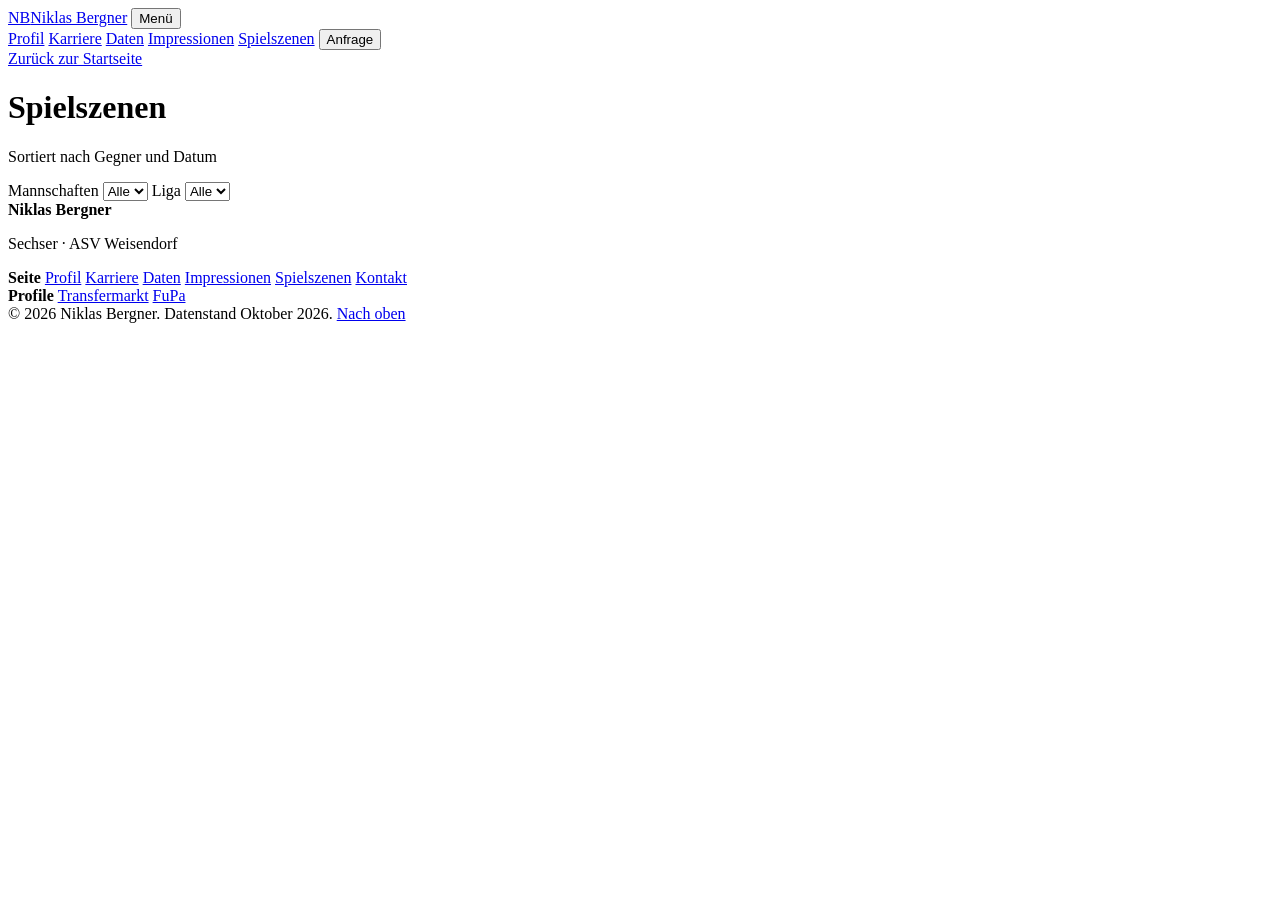
==== spielszenen.html @ 5bb8a9f8 "Add files via upload" ====
<!DOCTYPE html>
<html lang="de">
<head>
  <meta charset="UTF-8">
  <meta name="viewport" content="width=device-width, initial-scale=1">
  <title>Spielszenen | Niklas Bergner</title>
  <meta name="description" content="Videoszenen von Niklas Bergner – sortiert nach Spiel, Gegner und Datum.">
  <link rel="preconnect" href="https://fonts.googleapis.com">
  <link rel="preconnect" href="https://fonts.gstatic.com" crossorigin>
  <link href="https://fonts.googleapis.com/css2?family=Barlow+Condensed:wght@500;700;800&family=Source+Sans+3:wght@400;600&display=swap" rel="stylesheet">
  <link rel="stylesheet" href="css/style.css">
</head>
<body id="top" class="page-inner">

<header class="site-header">
  <a class="brand" href="index.html#top"><span class="brand-mark">NB</span>Niklas Bergner</a>
  <button class="nav-toggle" aria-label="Menü öffnen" aria-expanded="false" aria-controls="nav">Menü</button>
  <nav id="nav" class="nav">
    <a href="index.html#profil">Profil</a>
    <a href="index.html#karriere">Karriere</a>
    <a href="index.html#daten">Daten</a>
    <a href="index.html#galerie">Impressionen</a>
    <a href="spielszenen.html" aria-current="page">Spielszenen</a>
    <button type="button" class="btn btn-small" data-open-contact>Anfrage</button>
  </nav>
</header>

<main class="section">
  <div class="wrap">
    <a class="back" href="index.html#galerie">Zurück zur Startseite</a>
    <h1 class="page-title">Spielszenen</h1>
    <p class="lead" id="summary"></p>
    <p class="note">Sortiert nach Gegner und Datum</p>

    <div class="filters" aria-label="Filtern">
      <label>Mannschaften
        <select id="filter-team"><option value="">Alle</option></select>
      </label>
      <label>Liga
        <select id="filter-league"><option value="">Alle</option></select>
      </label>
    </div>

    <div id="matches" class="matches"></div>
    <p id="empty" class="note" hidden>Keine Spiele für diese Auswahl.</p>
  </div>
</main>

<footer class="site-footer">
  <div class="wrap footer-grid">
    <div>
      <strong>Niklas Bergner</strong>
      <p>Sechser · ASV Weisendorf</p>
    </div>
    <div>
      <strong>Seite</strong>
      <a href="index.html#profil">Profil</a>
      <a href="index.html#karriere">Karriere</a>
      <a href="index.html#daten">Daten</a>
      <a href="index.html#galerie">Impressionen</a>
      <a href="spielszenen.html">Spielszenen</a>
      <a href="#" data-open-contact>Kontakt</a>
    </div>
    <div>
      <strong>Profile</strong>
      <a href="https://www.transfermarkt.de/niklas-bergner/profil/spieler/958834" target="_blank" rel="noopener">Transfermarkt</a>
      <a href="https://www.fupa.net/player/niklas-bergner-1920566" target="_blank" rel="noopener">FuPa</a>
    </div>
  </div>
  <div class="wrap footer-bottom">
    <span>© 2026 Niklas Bergner. Datenstand Oktober 2026.</span>
    <a href="#top">Nach oben</a>
  </div>
</footer>

<script src="js/main.js"></script>
<script src="js/spielszenen.js"></script>
</body>
</html>
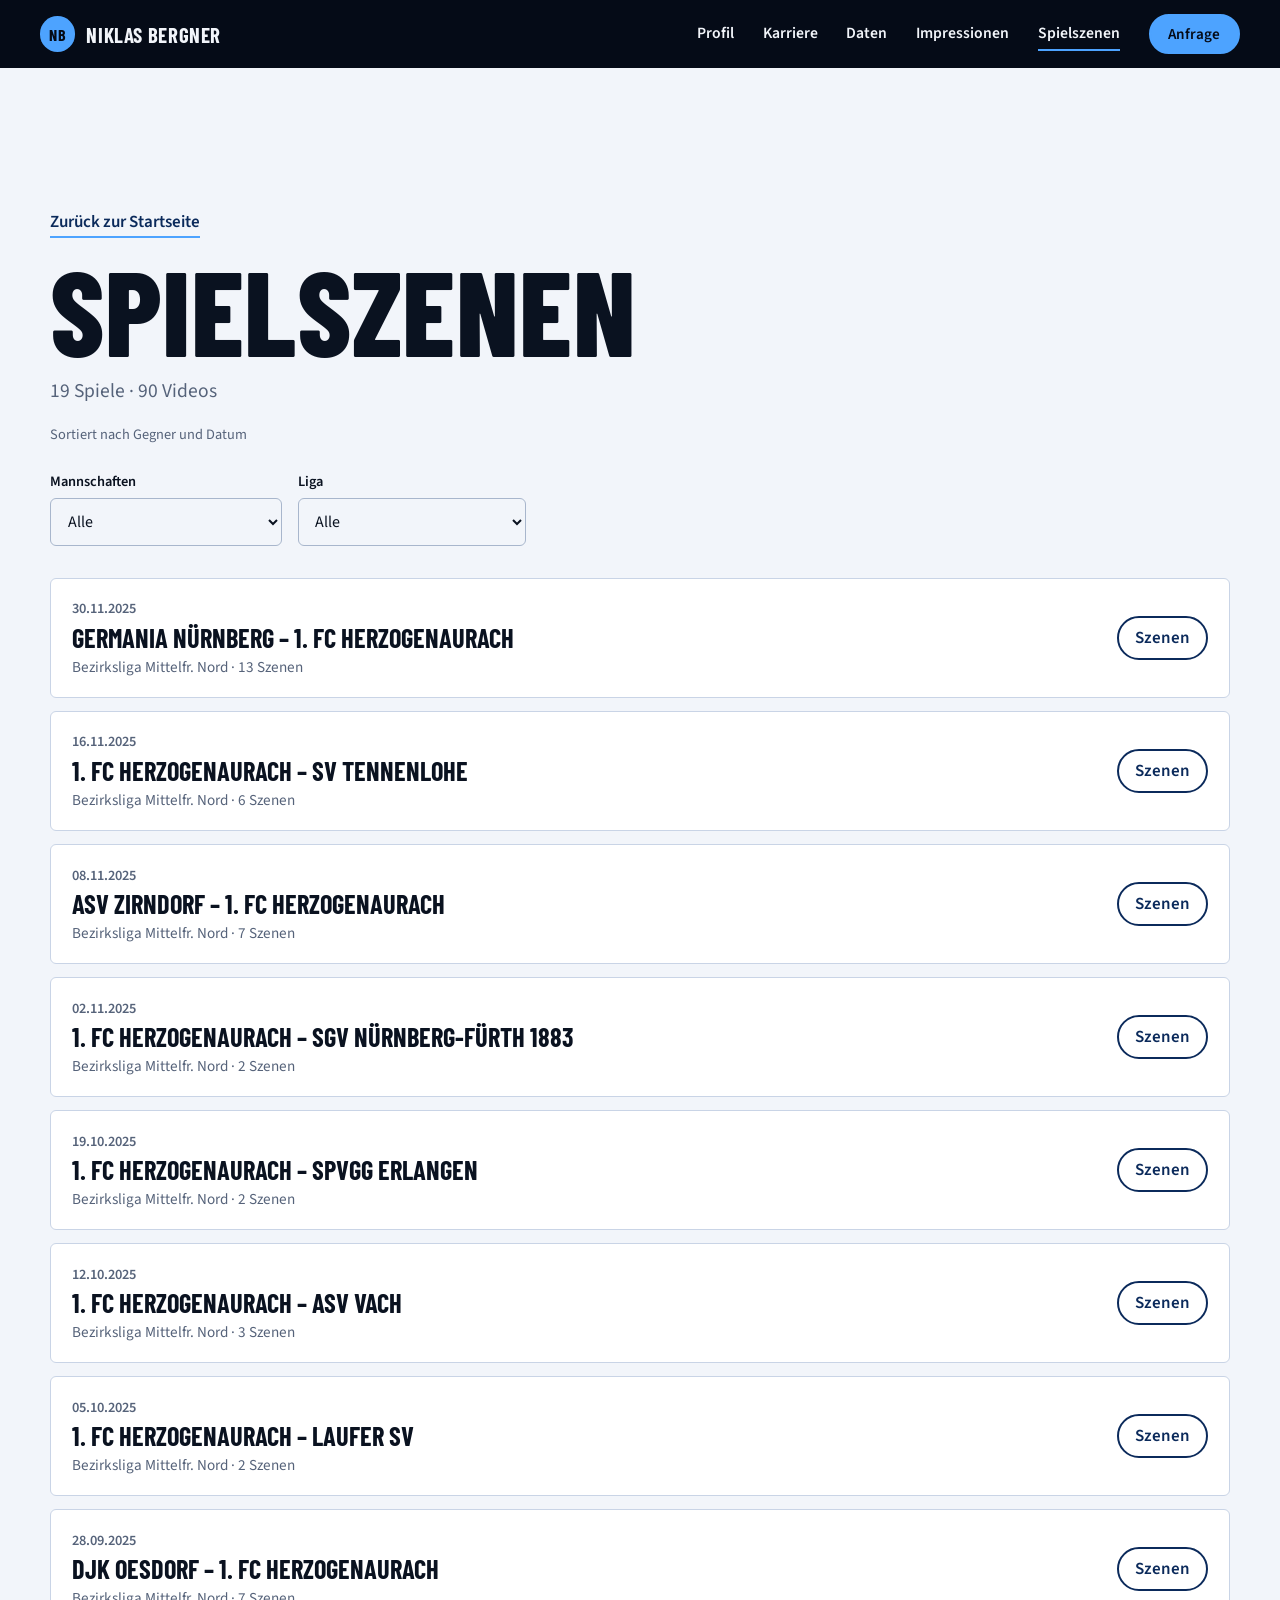
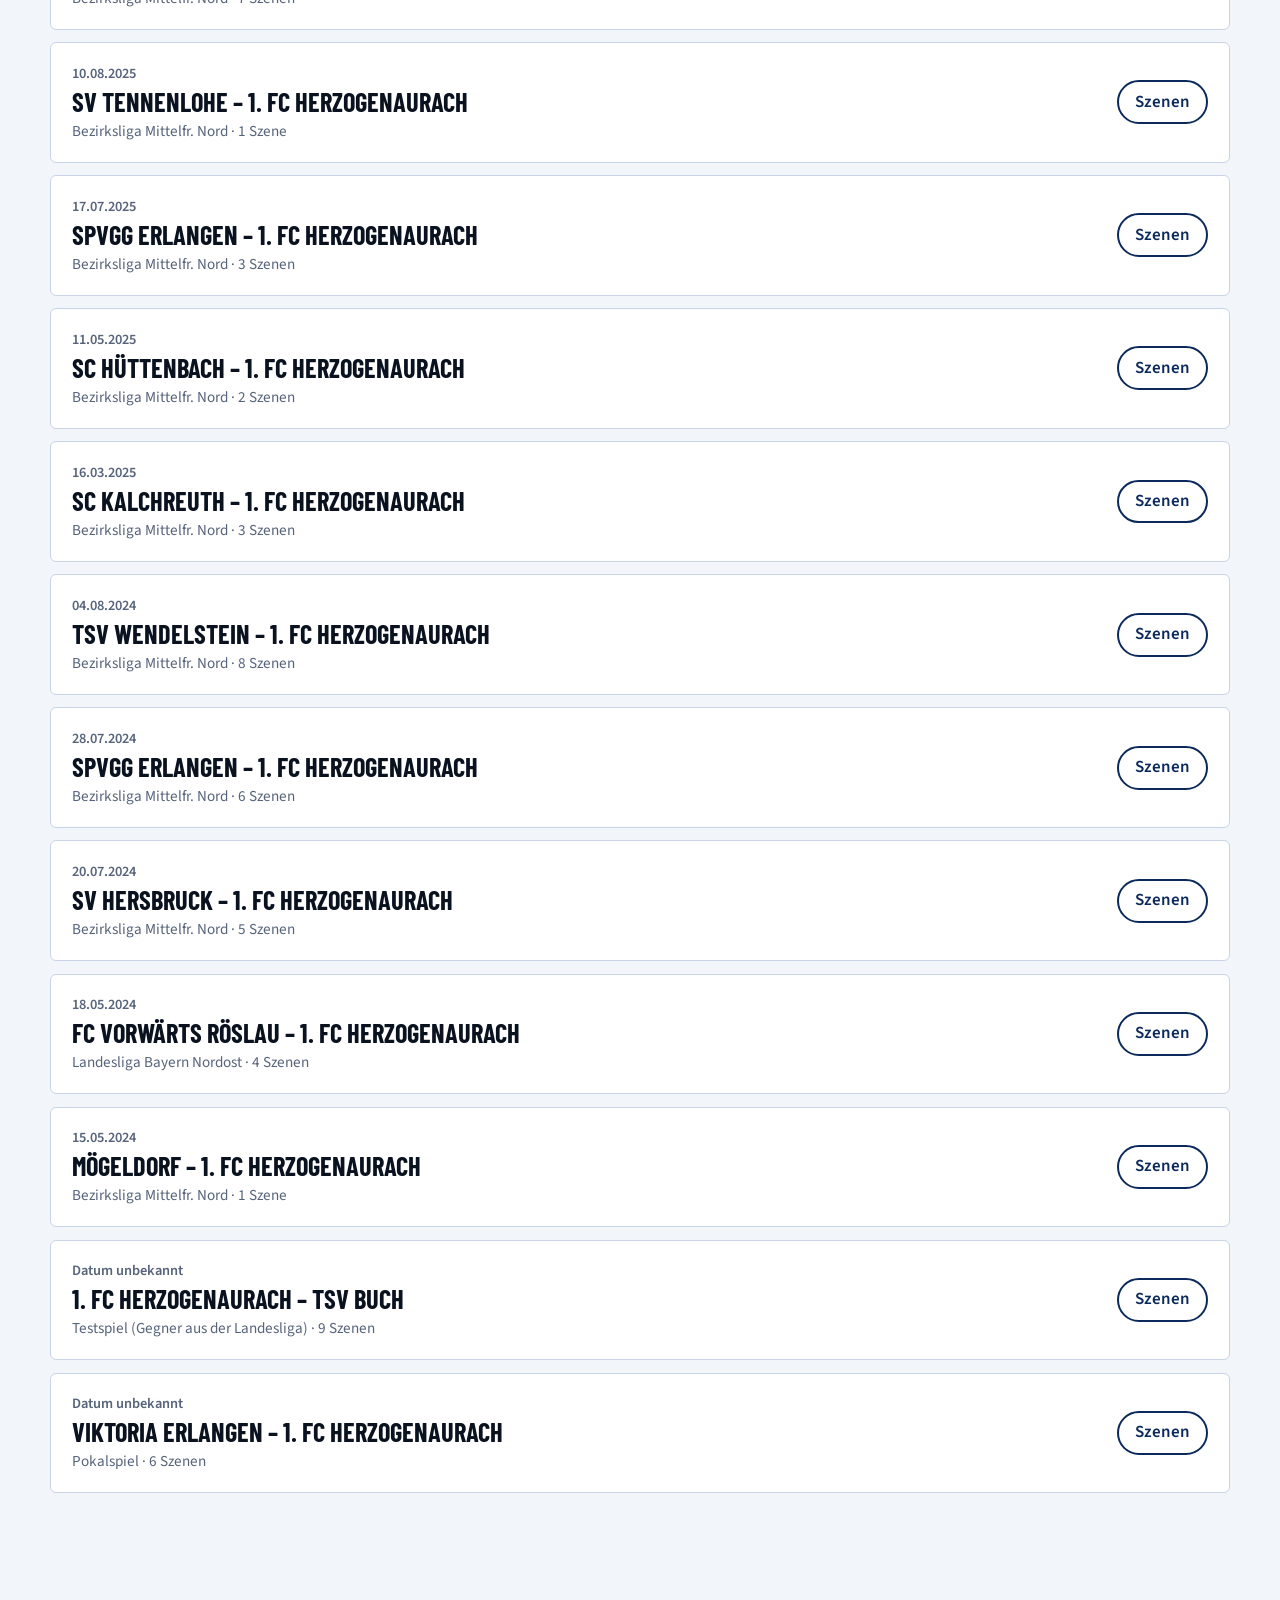
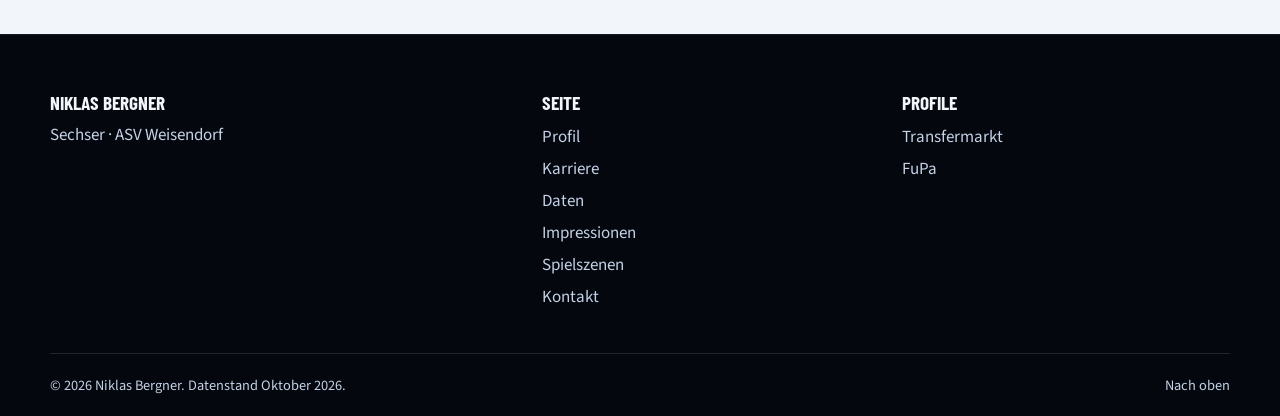
==== commit 3d356335: "Neues Design mit Lenis Smooth Scroll und GSAP-Animationen - Hero mit animiertem Namen und Taktiktafe" ====
--- a/spielszenen.html
+++ b/spielszenen.html
@@ -7,7 +7,15 @@
   <meta name="description" content="Videoszenen von Niklas Bergner – sortiert nach Spiel, Gegner und Datum.">
   <link rel="preconnect" href="https://fonts.googleapis.com">
   <link rel="preconnect" href="https://fonts.gstatic.com" crossorigin>
-  <link href="https://fonts.googleapis.com/css2?family=Barlow+Condensed:wght@500;700;800&family=Source+Sans+3:wght@400;600&display=swap" rel="stylesheet">
+  <link href="https://fonts.googleapis.com/css2?family=Barlow+Condensed:wght@500;600;700;800&family=Source+Sans+3:wght@400;600&display=swap" rel="stylesheet">
+  <meta name="theme-color" content="#050b17">
+  <script>
+    document.documentElement.classList.add('js');
+    if (!matchMedia('(prefers-reduced-motion: reduce)').matches) {
+      document.documentElement.classList.add('motion');
+      setTimeout(function () { if (!window.__motionReady) document.documentElement.classList.remove('motion'); }, 3000);
+    }
+  </script>
   <link rel="stylesheet" href="css/style.css">
 </head>
 <body id="top" class="page-inner">
@@ -73,7 +81,12 @@
   </div>
 </footer>
 
+<script src="js/vendor/gsap.min.js"></script>
+<script src="js/vendor/ScrollTrigger.min.js"></script>
+<script src="js/vendor/SplitText.min.js"></script>
+<script src="js/vendor/lenis.min.js"></script>
 <script src="js/main.js"></script>
 <script src="js/spielszenen.js"></script>
+<script src="js/motion.js"></script>
 </body>
 </html>
--- a/css/style.css
+++ b/css/style.css
@@ -0,0 +1,357 @@
+:root {
+  --night: #050b17;
+  --pitch-deep: #04070d;
+  --pitch: #0b2a5b;
+  --royal: #1d4fa8;
+  --flood: #4da3ff;
+  --flood-soft: #8cc2ff;
+  --chalk: #f2f5fa;
+  --turf: #e3eaf5;
+  --ink: #0a1220;
+  --muted: #56637a;
+  --line: #c9d4e6;
+  --radius: 6px;
+  --ease: cubic-bezier(.2,.7,.2,1);
+  --head: "Barlow Condensed", "Roboto Condensed", "Arial Narrow", "DejaVu Sans Condensed", sans-serif;
+  --body: "Source Sans 3", system-ui, -apple-system, "Segoe UI", sans-serif;
+  --header-h: 68px;
+}
+
+*, *::before, *::after { box-sizing: border-box; }
+html { scroll-behavior: smooth; scroll-padding-top: var(--header-h); }
+/* Lenis übernimmt das weiche Scrollen selbst */
+html.lenis, html.lenis body { height: auto; scroll-behavior: auto; }
+.lenis.lenis-stopped { overflow: clip; }
+.lenis [data-lenis-prevent] { overscroll-behavior: contain; }
+.lenis.lenis-smooth iframe { pointer-events: none; }
+
+body {
+  margin: 0;
+  font-family: var(--body);
+  font-size: 1.0625rem;
+  line-height: 1.6;
+  color: var(--ink);
+  background: var(--chalk);
+  -webkit-font-smoothing: antialiased;
+}
+img { max-width: 100%; display: block; }
+a { color: inherit; }
+:focus-visible { outline: 3px solid var(--flood); outline-offset: 3px; }
+::selection { background: var(--flood); color: var(--night); }
+
+h1, h2, h3 { font-family: var(--head); line-height: .95; margin: 0; text-transform: uppercase; letter-spacing: .005em; }
+h2 { font-size: clamp(2.1rem, 9.5vw, 5.2rem); font-weight: 800; margin-bottom: 1.2rem; }
+h3 { font-size: 1.6rem; font-weight: 700; }
+p { margin: 0 0 1rem; max-width: 65ch; }
+.lead { font-size: 1.22rem; color: var(--muted); }
+.note { font-size: .9rem; color: var(--muted); margin-top: 1rem; }
+.eyebrow { display: flex; align-items: center; gap: .7rem; font-weight: 600; color: var(--muted); margin-bottom: .8rem; font-size: .95rem; }
+.eyebrow::before { content: ""; width: 2.2rem; height: 2px; background: var(--flood); }
+
+.wrap { width: min(1180px, 100% - 2.5rem); margin-inline: auto; }
+.section { padding: clamp(4.5rem, 11vw, 9rem) 0; position: relative; }
+.section-tint { background: var(--turf); }
+.section-dark { background: var(--night); color: var(--chalk); }
+.section-dark .eyebrow { color: #9db4d6; }
+.two-col { display: grid; gap: clamp(2.5rem, 6vw, 5rem); grid-template-columns: 1.1fr .9fr; align-items: start; }
+.section-head { display: flex; justify-content: space-between; align-items: end; gap: 1.5rem; flex-wrap: wrap; margin-bottom: 2.5rem; }
+.section-head h2 { margin-bottom: .5rem; }
+
+/* Buttons */
+.btn {
+  display: inline-flex; align-items: center; justify-content: center; cursor: pointer; position: relative; overflow: hidden; isolation: isolate;
+  border: 2px solid var(--flood); background: var(--flood); color: var(--night); font: 600 1rem var(--body);
+  padding: .82rem 1.5rem; border-radius: 999px; text-decoration: none;
+  transition: color .3s var(--ease), border-color .3s var(--ease), background .3s var(--ease);
+}
+.btn::before { /* Füllung, die beim Hover von unten aufsteigt */
+  content: ""; position: absolute; inset: 0; z-index: -1; background: var(--chalk);
+  transform: translateY(101%); transition: transform .45s var(--ease); border-radius: inherit;
+}
+.btn:hover::before { transform: none; }
+.btn:hover { border-color: var(--chalk); color: var(--night); }
+.btn-small { padding: .45rem 1.1rem; font-size: .95rem; }
+.btn-large { padding: 1.05rem 2.1rem; font-size: 1.1rem; }
+.btn-ghost { background: transparent; color: var(--chalk); border-color: rgba(242,245,250,.4); }
+.btn-ghost::before { background: var(--chalk); }
+.btn-ghost:hover { color: var(--night); border-color: var(--chalk); }
+.btn-ghost-dark { background: transparent; color: var(--pitch); border-color: var(--pitch); }
+.btn-ghost-dark::before { background: var(--pitch); }
+.btn-ghost-dark:hover { color: var(--chalk); border-color: var(--pitch); }
+.link-row { display: flex; gap: .8rem; flex-wrap: wrap; margin-top: 2rem; max-width: none; }
+
+/* Header */
+.site-header {
+  position: sticky; top: 0; z-index: 50; height: var(--header-h);
+  display: flex; align-items: center; justify-content: space-between;
+  padding: 0 clamp(1rem, 4vw, 2.5rem); background: var(--night); color: var(--chalk);
+  transition: background .4s var(--ease), transform .45s var(--ease), box-shadow .4s;
+}
+/* Startseite: Header liegt transparent über dem Hero */
+.page-home .site-header { position: fixed; inset: 0 0 auto 0; background: transparent; }
+.page-home .site-header.is-solid {
+  background: rgba(5,11,23,.82); -webkit-backdrop-filter: blur(14px); backdrop-filter: blur(14px);
+  box-shadow: 0 1px 0 rgba(255,255,255,.08);
+}
+.site-header.is-hidden { transform: translateY(-100%); }
+.brand { display: flex; align-items: center; gap: .7rem; text-decoration: none; font: 700 1.3rem var(--head); text-transform: uppercase; letter-spacing: .03em; }
+.brand-mark { display: grid; place-items: center; width: 2.2rem; height: 2.2rem; background: var(--flood); color: var(--night); border-radius: 50%; font-size: 1rem; }
+.nav { display: flex; align-items: center; gap: 1.8rem; }
+.nav a { text-decoration: none; font-weight: 600; font-size: .98rem; position: relative; }
+.nav a:not(.btn)::after {
+  content: ""; position: absolute; left: 0; right: 0; bottom: -4px; height: 2px; background: var(--flood);
+  transform: scaleX(0); transform-origin: right; transition: transform .4s var(--ease);
+}
+.nav a:not(.btn):hover::after, .nav a[aria-current="page"]::after { transform: scaleX(1); transform-origin: left; }
+.nav-toggle { display: none; background: none; border: 1px solid rgba(255,255,255,.4); color: inherit; padding: .4rem .9rem; border-radius: 999px; font: 600 .95rem var(--body); cursor: pointer; }
+
+/* Hero */
+.hero {
+  position: relative; overflow: hidden; min-height: 100svh;
+  background: var(--night); color: var(--chalk);
+  display: grid; grid-template-columns: 1.35fr .65fr; gap: clamp(2rem, 5vw, 4rem); align-items: center;
+  padding: calc(var(--header-h) + 3rem) clamp(1.25rem, 6vw, 5.5rem) 5.5rem;
+}
+.hero-glow { /* Flutlicht von oben rechts */
+  position: absolute; inset: -20% -10% auto auto; width: 90vw; height: 120%; pointer-events: none;
+  background:
+    radial-gradient(45% 40% at 70% 20%, rgba(77,163,255,.32), transparent 70%),
+    radial-gradient(60% 60% at 80% 10%, rgba(29,79,168,.55), transparent 75%);
+}
+.hero-inner { position: relative; z-index: 1; }
+.hero-kicker { color: var(--flood); font-weight: 600; margin-bottom: 1.4rem; }
+.hero-name { font-size: clamp(3.4rem, 15.5vw, 13.5rem); font-weight: 800; line-height: .84; margin-bottom: 1.8rem; letter-spacing: -.01em; }
+.hero-line { display: block; white-space: nowrap; }
+.hero-line:last-child { color: transparent; -webkit-text-stroke: 2px var(--chalk); }
+.hero-role { font: 700 clamp(1.4rem, 3vw, 2.1rem) var(--head); text-transform: uppercase; margin-bottom: .3rem; }
+.hero-meta { color: #aabfdc; margin-bottom: 2.2rem; }
+.hero-actions { display: flex; gap: .8rem; flex-wrap: wrap; }
+
+/* Taktiktafel */
+.board { position: relative; z-index: 1; margin: 0; justify-self: end; width: min(100%, 360px); color: rgba(242,245,250,.42); }
+.board-pitch { width: 100%; height: auto; display: block; overflow: visible; }
+.players .mate { fill: rgba(242,245,250,.18); stroke: rgba(242,245,250,.55); stroke-width: 1.5; }
+.me-zone { fill: rgba(77,163,255,.14); stroke: rgba(77,163,255,.5); stroke-width: 1; stroke-dasharray: 3 4; }
+.me-dot { fill: var(--flood); }
+.me-pulse { fill: none; stroke: var(--flood); stroke-width: 2; transform-box: fill-box; transform-origin: center; animation: pulse 2.4s var(--ease) infinite; }
+.me-num { font: 800 14px var(--head); fill: var(--night); }
+@keyframes pulse { from { transform: scale(1); opacity: .9; } to { transform: scale(3.2); opacity: 0; } }
+.board-caption { margin-top: 1.4rem; display: grid; gap: .1rem; padding-left: 1rem; border-left: 2px solid var(--flood); color: var(--chalk); }
+.board-caption span { color: #9db4d6; font-size: .9rem; }
+.board-caption strong { font: 700 1.9rem var(--head); text-transform: uppercase; line-height: 1; }
+.board-caption em { color: var(--flood); font-style: normal; font-weight: 600; }
+
+.scroll-cue {
+  position: absolute; left: 50%; bottom: 1.6rem; width: 26px; height: 42px; margin-left: -13px;
+  border: 2px solid rgba(242,245,250,.45); border-radius: 999px; z-index: 1;
+}
+.scroll-cue span { position: absolute; left: 50%; top: 8px; width: 4px; height: 8px; margin-left: -2px; border-radius: 2px; background: var(--chalk); animation: cue 1.8s var(--ease) infinite; }
+@keyframes cue { 0% { transform: translateY(0); opacity: 1; } 70% { transform: translateY(14px); opacity: 0; } 100% { opacity: 0; } }
+
+/* Laufband */
+.ticker { background: var(--flood); color: var(--night); overflow: hidden; white-space: nowrap; position: relative; z-index: 2; }
+.ticker-track { display: inline-flex; will-change: transform; animation: ticker 28s linear infinite; }
+.motion .ticker-track { animation: none; } /* mit JavaScript steuert GSAP das Band, abhängig vom Scrolltempo */
+.ticker span { font: 700 1.2rem var(--head); text-transform: uppercase; padding: .65rem 1.7rem; position: relative; }
+.ticker span::after { content: ""; position: absolute; right: -4px; top: 50%; width: 8px; height: 8px; margin-top: -4px; border-radius: 50%; background: var(--night); opacity: .35; }
+@keyframes ticker { to { transform: translateX(-25%); } }
+
+/* Fakten */
+.facts { margin: 0; display: grid; grid-template-columns: 1fr 1fr; gap: 0 1.5rem; border-top: 2px solid var(--pitch); }
+.facts div { padding: 1rem 0; border-bottom: 1px solid var(--line); }
+.facts dt { font-size: .85rem; color: var(--muted); }
+.facts dd { margin: 0; font-weight: 600; font-size: 1.08rem; }
+
+/* Zeitstrahl */
+.timeline { list-style: none; margin: 3.5rem 0 0; padding: 0; position: relative; }
+.timeline::before { /* Grundlinie */
+  content: ""; position: absolute; left: 7px; top: .4rem; bottom: .4rem; width: 3px; background: var(--line); border-radius: 3px;
+}
+.timeline-progress { position: absolute !important; left: 7px; top: .4rem; bottom: .4rem; width: 3px; padding: 0 !important; pointer-events: none; }
+.timeline-progress span { display: block; width: 100%; height: 100%; background: var(--pitch); border-radius: 3px; transform-origin: top; }
+.timeline li { position: relative; padding: 0 0 2.8rem 3rem; }
+.timeline li:last-child { padding-bottom: 0; }
+.timeline li:not(.timeline-progress)::before {
+  content: ""; position: absolute; left: 0; top: .2rem; width: 17px; height: 17px; border-radius: 50%;
+  background: var(--turf); border: 3px solid var(--pitch); transition: background .4s var(--ease), transform .4s var(--ease);
+}
+.timeline li.is-reached::before { background: var(--pitch); }
+.timeline li.current::before { background: var(--flood); border-color: var(--pitch); box-shadow: 0 0 0 6px rgba(77,163,255,.25); }
+.timeline h3 { font-size: clamp(1.6rem, 3vw, 2.2rem); }
+.when { display: inline-block; font-weight: 600; color: var(--muted); margin-bottom: .35rem; }
+.timeline .sub { color: var(--pitch); font-weight: 600; margin: .35rem 0 .6rem; }
+.motion .timeline li:not(.is-reached):not(.timeline-progress) { opacity: .45; }
+.timeline li:not(.timeline-progress) { transition: opacity .5s var(--ease); }
+
+/* Statistik */
+.stats { display: grid; grid-template-columns: repeat(4, 1fr); gap: 1rem; margin-bottom: 2.5rem; }
+.stat { background: var(--night); color: var(--chalk); padding: 1.6rem 1.5rem 1.4rem; border-radius: var(--radius); display: grid; position: relative; overflow: hidden; }
+.stat::after { content: ""; position: absolute; inset: auto 0 0 0; height: 3px; background: var(--flood); transform: scaleX(0); transform-origin: left; transition: transform .6s var(--ease); }
+.stat:hover::after { transform: none; }
+.stat strong { font: 800 clamp(3.6rem, 6vw, 5rem) var(--head); line-height: .95; color: var(--flood); font-variant-numeric: tabular-nums; }
+.stat span { font-weight: 600; margin-top: .3rem; }
+.stat small { color: #9db4d6; }
+
+/* Tabelle */
+.table-wrap { overflow-x: auto; border: 1px solid var(--line); border-radius: var(--radius); background: #fff; }
+table { width: 100%; border-collapse: collapse; min-width: 560px; }
+th, td { padding: .85rem 1.1rem; text-align: left; border-bottom: 1px solid var(--line); }
+th { background: var(--turf); font-size: .9rem; }
+.num { text-align: right; font-variant-numeric: tabular-nums; }
+tbody tr { transition: background .2s; }
+tbody tr:hover { background: #f1f6fd; }
+tfoot td { font-weight: 700; background: var(--turf); border-bottom: 0; }
+
+/* Spielerprofil-Karten */
+.cards { display: grid; grid-template-columns: repeat(4, 1fr); gap: 1px; background: rgba(255,255,255,.14); margin-top: 3rem; border: 1px solid rgba(255,255,255,.14); }
+.cards article { background: var(--night); padding: 2rem 1.6rem 2.2rem; transition: background .4s var(--ease); }
+.cards article:hover { background: #0a1a36; }
+.cards h3 { margin-bottom: .9rem; color: var(--flood); }
+.cards p { color: #cdd9ec; margin: 0; }
+
+/* Galerie */
+.gallery { display: grid; grid-template-columns: repeat(6, 1fr); grid-auto-rows: 240px; gap: .8rem; }
+.gallery figure { margin: 0; position: relative; overflow: hidden; border-radius: var(--radius); background: linear-gradient(135deg, var(--pitch), var(--royal)); }
+.gallery img { position: absolute; left: 0; top: -10%; width: 100%; height: 120%; object-fit: cover; transition: scale .9s var(--ease); }
+.gallery figure:hover img { scale: 1.05; }
+.gallery figcaption { position: absolute; inset: auto 0 0 0; padding: 2.5rem 1.1rem 1rem; color: #fff; font: 700 1.3rem var(--head); text-transform: uppercase; background: linear-gradient(transparent, rgba(0,0,0,.78)); }
+.gallery figcaption span { display: block; font: 400 .85rem var(--body); text-transform: none; color: #cdd9ec; }
+.g1 { grid-column: span 3; grid-row: span 2; }
+.g2, .g3, .g4, .g5 { grid-column: span 3; }
+.g4, .g5 { grid-row: span 1; }
+.gallery { grid-template-areas: none; }
+@media (min-width: 901px) {
+  .gallery { grid-template-columns: repeat(12, 1fr); }
+  .g1 { grid-column: 1 / span 7; grid-row: span 2; }
+  .g2 { grid-column: 8 / span 5; }
+  .g3 { grid-column: 8 / span 5; }
+  .g4 { grid-column: 1 / span 5; }
+  .g5 { grid-column: 6 / span 7; }
+}
+
+/* Kontakt */
+.section-contact { background: var(--night); color: var(--chalk); overflow: hidden; }
+.section-contact .eyebrow { color: #9db4d6; }
+.section-contact .lead { color: #aabfdc; }
+.contact-title { font-size: clamp(2.6rem, 11vw, 9.5rem); line-height: .85; }
+
+/* Formular */
+.form { display: grid; gap: 1rem; background: #fff; padding: 1.8rem; border-radius: var(--radius); border: 1px solid var(--line); }
+.form label { display: grid; gap: .35rem; font-weight: 600; font-size: .95rem; }
+.form input, .form textarea, .filters select {
+  font: 400 1rem var(--body); padding: .7rem .8rem; border: 1px solid #a8b6cc; border-radius: var(--radius); background: var(--chalk); color: var(--ink); width: 100%;
+}
+.form input[aria-invalid="true"], .form textarea[aria-invalid="true"] { border-color: #b3261e; }
+.form-status { margin: 0; min-height: 1.4em; font-weight: 600; }
+.form-status.error { color: #b3261e; }
+.form-status.ok { color: var(--pitch); }
+
+/* Footer */
+.site-footer { background: var(--pitch-deep); color: #c4d1e6; padding-top: 3.5rem; border-top: 1px solid rgba(255,255,255,.08); }
+.footer-grid { display: grid; grid-template-columns: 1.4fr 1fr 1fr; gap: 2rem; }
+.footer-grid strong { display: block; color: var(--chalk); margin-bottom: .5rem; font: 700 1.2rem var(--head); text-transform: uppercase; }
+.footer-grid a { display: block; text-decoration: none; padding: .15rem 0; transition: color .2s; }
+.footer-grid a:hover { color: var(--flood); }
+.footer-grid p { margin: 0; }
+.footer-bottom { display: flex; justify-content: space-between; gap: 1rem; flex-wrap: wrap; border-top: 1px solid rgba(255,255,255,.12); margin-top: 2.5rem; padding: 1.2rem 0; font-size: .9rem; }
+.footer-bottom a { text-decoration: none; }
+
+/* Spielszenen */
+.page-title { font-size: clamp(2.6rem, 12vw, 7.5rem); font-weight: 800; margin: 1.2rem 0 .8rem; line-height: .88; }
+.back { display: inline-block; font-weight: 600; text-decoration: none; color: var(--pitch); border-bottom: 2px solid var(--flood); }
+.filters { display: flex; gap: 1rem; flex-wrap: wrap; margin: 1.5rem 0 2rem; }
+.filters label { display: grid; gap: .3rem; font-weight: 600; font-size: .9rem; min-width: 200px; }
+.matches { display: grid; gap: .8rem; }
+.match { background: #fff; border: 1px solid var(--line); border-radius: var(--radius); transition: border-color .3s, box-shadow .3s; }
+.match:hover { border-color: #9fb3d3; box-shadow: 0 10px 30px rgba(11,42,91,.08); }
+.match-toggle {
+  width: 100%; text-align: left; background: none; border: 0; cursor: pointer; padding: 1.15rem 1.3rem;
+  display: grid; grid-template-columns: 1fr auto; gap: .2rem 1rem; align-items: center; font: inherit; color: inherit;
+}
+.match-date { grid-column: 1; font-size: .9rem; color: var(--muted); font-weight: 600; }
+.match-title { grid-column: 1; font: 700 1.65rem var(--head); text-transform: uppercase; line-height: 1.05; }
+.match-meta { grid-column: 1; color: var(--muted); font-size: .95rem; }
+.match-action { grid-column: 2; grid-row: 1 / span 3; font-weight: 600; color: var(--pitch); border: 2px solid var(--pitch); padding: .4rem 1rem; border-radius: 999px; transition: background .25s, color .25s; }
+.match-toggle:hover .match-action, .match-toggle[aria-expanded="true"] .match-action { background: var(--pitch); color: var(--chalk); }
+.scenes { display: grid; grid-template-columns: repeat(auto-fill, minmax(260px, 1fr)); gap: 1rem; padding: 0 1.3rem 1.3rem; }
+.scenes[hidden] { display: none; }
+.scene { background: var(--night); border-radius: var(--radius); overflow: hidden; color: var(--chalk); }
+.scene video { width: 100%; aspect-ratio: 16/9; background: #000; display: block; }
+.scene span { display: block; padding: .55rem .85rem; font-size: .9rem; }
+
+/* Anfrage-Fenster */
+body.dialog-open { overflow: hidden; }
+.contact-dialog {
+  border: 0; padding: 0; background: transparent; color: var(--ink);
+  width: min(560px, 100% - 2rem); max-height: calc(100dvh - 2rem); overflow: visible;
+}
+.contact-dialog[open] { animation: dlg-in .45s var(--ease); }
+.contact-dialog::backdrop {
+  background: rgba(4, 7, 13, .6);
+  -webkit-backdrop-filter: blur(10px);
+  backdrop-filter: blur(10px);
+  animation: dlg-fade .3s ease;
+}
+.dialog-inner {
+  position: relative; background: #fff; border-radius: 12px; border-top: 4px solid var(--flood);
+  padding: 2rem; max-height: calc(100dvh - 2rem); overflow-y: auto;
+  box-shadow: 0 30px 80px rgba(0, 0, 0, .5);
+}
+.dialog-inner h2 { font-size: 2.6rem; margin-bottom: .6rem; padding-right: 2.5rem; }
+.dialog-inner .lead { font-size: 1.05rem; margin-bottom: 1.4rem; }
+.dialog-inner .form { padding: 0; border: 0; background: none; }
+.dialog-inner .btn:hover { color: var(--chalk); border-color: var(--pitch); }
+.dialog-inner .btn::before { background: var(--pitch); }
+.dialog-done { padding: 1rem 0 .5rem; }
+.dialog-done[hidden], .dialog-form[hidden] { display: none; }
+.dialog-close {
+  position: absolute; top: .7rem; right: .8rem; width: 2.4rem; height: 2.4rem; border: 0; border-radius: 50%;
+  background: var(--turf); color: var(--pitch); font-size: 1.6rem; line-height: 1; cursor: pointer;
+  transition: background .2s, color .2s, transform .3s var(--ease);
+}
+.dialog-close:hover { background: var(--pitch); color: #fff; transform: rotate(90deg); }
+.hp { position: absolute; left: -9999px; width: 1px; height: 1px; opacity: 0; }
+.form-status a { color: var(--pitch); }
+button.btn:disabled { opacity: .6; cursor: wait; }
+@keyframes dlg-in { from { opacity: 0; transform: translateY(28px) scale(.96); } to { opacity: 1; transform: none; } }
+@keyframes dlg-fade { from { opacity: 0; } to { opacity: 1; } }
+
+/* Startzustände der Animationen (nur wenn Bewegung erlaubt ist und JavaScript läuft) */
+.motion .hero-name, .motion [data-hero], .motion .board-caption, .motion .site-header { visibility: hidden; }
+.motion .players circle, .motion .me { opacity: 0; }
+
+/* Responsive */
+@media (max-width: 900px) {
+  .hero { grid-template-columns: 1fr; align-items: end; padding-bottom: 6rem; }
+  .board { justify-self: start; width: min(78vw, 300px); }
+  .two-col { grid-template-columns: 1fr; }
+  .stats { grid-template-columns: 1fr 1fr; }
+  .cards { grid-template-columns: 1fr 1fr; }
+  .gallery { grid-template-columns: 1fr 1fr; grid-auto-rows: 210px; }
+  .g1, .g2, .g3, .g4, .g5 { grid-column: span 1; grid-row: span 1; }
+  .g1 { grid-column: span 2; grid-row: span 2; }
+  .footer-grid { grid-template-columns: 1fr 1fr; }
+}
+@media (max-width: 760px) {
+  .nav-toggle { display: block; }
+  .nav { display: none; position: absolute; top: 100%; left: 0; right: 0; background: var(--night); flex-direction: column; align-items: flex-start; padding: 1rem 1.5rem 1.5rem; gap: 1rem; border-bottom: 1px solid rgba(255,255,255,.1); }
+  .nav.open { display: flex; }
+  .page-home .site-header:has(.nav.open) { background: var(--night); }
+  .scroll-cue { display: none; }
+}
+@media (max-width: 520px) {
+  .facts { grid-template-columns: 1fr; }
+  .stats, .cards { grid-template-columns: 1fr; }
+  .gallery { grid-template-columns: 1fr; grid-auto-rows: 230px; }
+  .g1 { grid-column: span 1; grid-row: span 1; }
+  .hero-line:last-child { -webkit-text-stroke-width: 1.5px; }
+  .hero-name { font-size: 18vw; }
+  .match-toggle { grid-template-columns: 1fr; }
+  .match-action { grid-column: 1; grid-row: auto; justify-self: start; margin-top: .6rem; }
+  .dialog-inner { padding: 1.4rem; }
+}
+@media (prefers-reduced-motion: reduce) {
+  html { scroll-behavior: auto; }
+  .ticker-track, .me-pulse, .scroll-cue span { animation: none; }
+  .contact-dialog[open], .contact-dialog::backdrop { animation: none; }
+}
